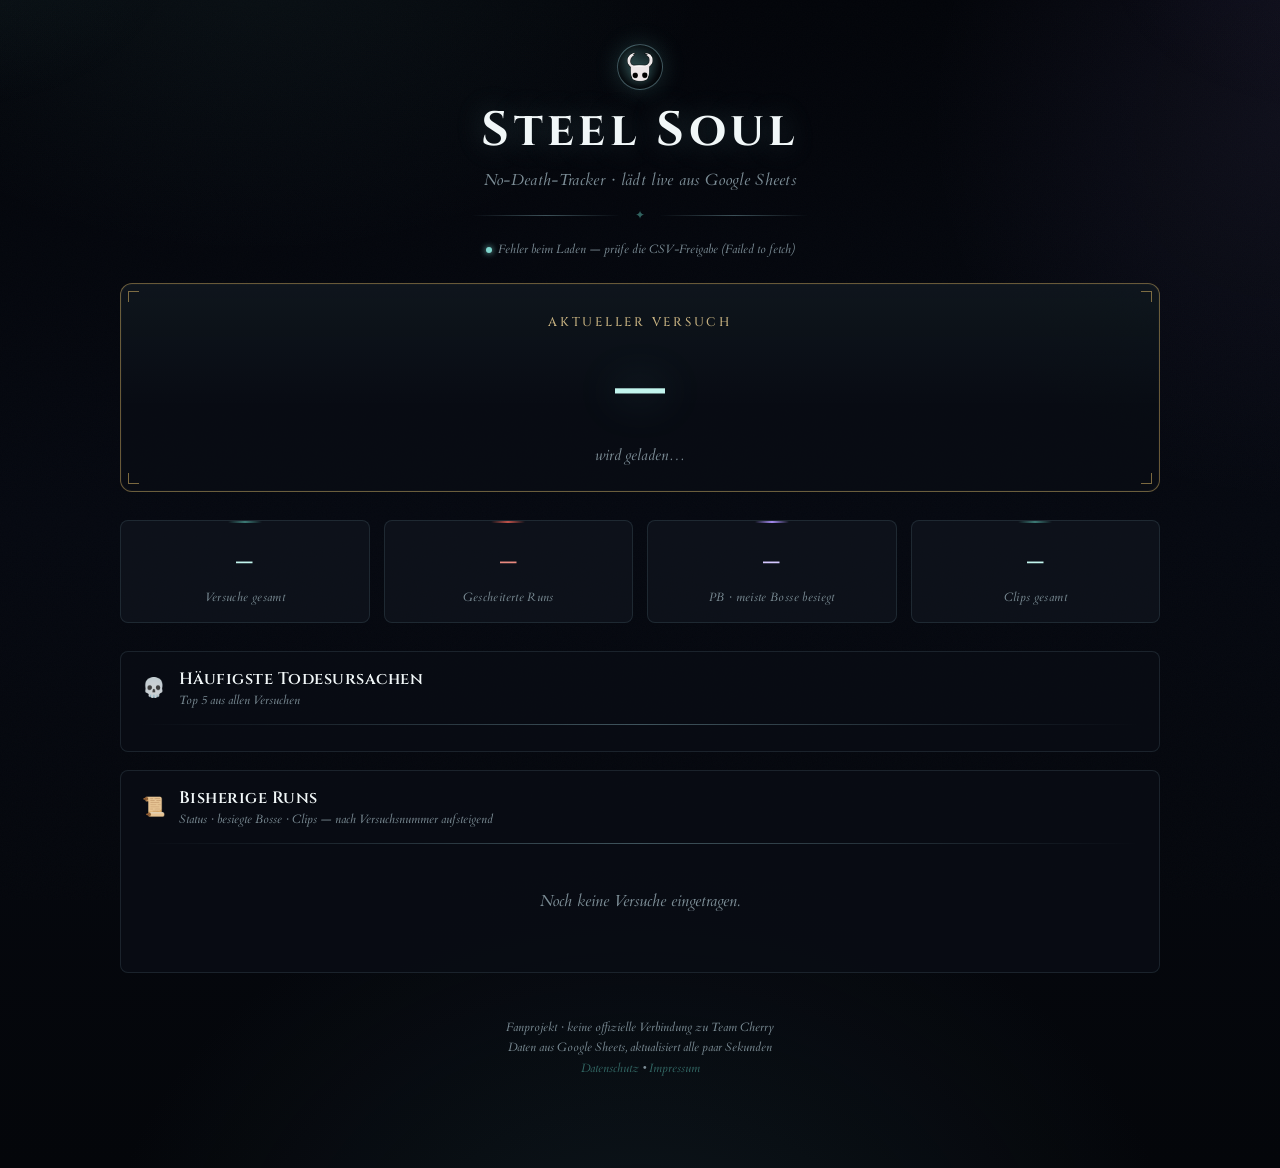
==== index.html @ 9419617b "Update index.html" ====
<!DOCTYPE html>
<html lang="de">
<head>
<meta charset="UTF-8">
<meta name="viewport" content="width=device-width, initial-scale=1.0">
<title>Steel Soul Tracker – Hollow Knight</title>
<link rel="stylesheet" href="style.css">
<script src="vendor/papaparse.min.js"></script>
</head>
<body>
<div class="page-wrapper">

  <header class="site-header">
    <div class="emblem"><img src="emblem.png" alt=""></div>
    <h1>Steel Soul</h1>
    <p class="subtitle">No-Death-Tracker &middot; lädt live aus Google Sheets</p>
    <div class="header-ornament"><span>✦</span></div>
  </header>

  <div class="refresh-note"><span class="dot"></span><span id="refresh-status">wird geladen…</span></div>

  <div class="hero-plaque">
    <span class="corner-tl"></span><span class="corner-tr"></span><span class="corner-bl"></span><span class="corner-br"></span>
    <div class="hero-label">Aktueller Versuch</div>
    <div class="hero-number" id="hero-attempt">–</div>
    <div class="hero-sub" id="hero-sub">wird geladen…</div>
  </div>

  <div class="ss-grid">
    <div class="ss-stat"><div class="num" id="stat-total">–</div><div class="lbl">Versuche gesamt</div></div>
    <div class="ss-stat fail"><div class="num" id="stat-failed">–</div><div class="lbl">Gescheiterte Runs</div></div>
    <div class="ss-stat pb"><div class="num" id="stat-pb">–</div><div class="lbl">PB &middot; meiste Bosse besiegt</div></div>
    <div class="ss-stat"><div class="num" id="stat-clips">–</div><div class="lbl">Clips gesamt</div></div>
  </div>

  <div class="section">
    <div class="section-head"><span class="icon">💀</span>
      <div class="titles"><h2>Häufigste Todesursachen</h2><div class="sub">Top 5 aus allen Versuchen</div></div>
    </div>
    <div class="section-divider"></div>
    <div class="section-body">
      <div class="ss-causes" id="causes-list"></div>
    </div>
  </div>

  <div class="section" style="margin-top:16px;">
    <div class="section-head"><span class="icon">📜</span>
      <div class="titles"><h2>Bisherige Runs</h2><div class="sub">Status &middot; besiegte Bosse &middot; Clips — nach Versuchsnummer aufsteigend</div></div>
    </div>
    <div class="section-divider"></div>
    <div class="section-body">
      <div id="table-wrap"><div class="empty-state">Noch keine Versuche eingetragen.</div></div>
    </div>
  </div>

  <footer class="site-footer">
    Fanprojekt · keine offizielle Verbindung zu Team Cherry<br>
    Daten aus Google Sheets, aktualisiert alle paar Sekunden<br>
    <a href="#" class="footer-privacy-link" onclick="document.getElementById('privacy-modal').style.display='flex'; return false;">Datenschutz</a>
    &bull;
    <a href="#" class="footer-privacy-link" onclick="document.getElementById('impressum-modal').style.display='flex'; return false;">Impressum</a>
  </footer>

  <!-- ── IMPRESSUM MODAL ── -->
  <div id="impressum-modal" style="display:none;" class="privacy-modal-backdrop" onclick="if(event.target===this)this.style.display='none'">
    <div class="privacy-modal-box" role="dialog" aria-modal="true" aria-label="Impressum">
      <button class="privacy-modal-close" onclick="document.getElementById('impressum-modal').style.display='none'">✕</button>
      <div class="privacy-modal-content">
        <h2>Impressum</h2>
        <h3>Angaben gemäß § 5 DDG / § 18 Abs. 1 MStV</h3>
        <p>
          ynnk99<br>
          (Privatperson, nicht-kommerzielles Fan-Projekt)
        </p>
        <h3>Kontakt</h3>
        <p>
          E-Mail: <a href="mailto:yalolp@gmail.de">yalolp@gmail.de</a>
        </p>
        <h3>Hinweis</h3>
        <p>
          Diese Website ist ein privates, nicht-kommerzielles Fan-Projekt. Es besteht keine Verbindung zu Team Cherry.
        </p>
        <div class="privacy-modal-footer">
          <span class="privacy-modal-date">Stand: September 2026</span>
        </div>
      </div>
    </div>
  </div>

  <!-- ── DATENSCHUTZERKLÄRUNG MODAL ── -->
  <div id="privacy-modal" style="display:none;" class="privacy-modal-backdrop" onclick="if(event.target===this)this.style.display='none'">
    <div class="privacy-modal-box" role="dialog" aria-modal="true" aria-label="Datenschutzerklärung">
      <button class="privacy-modal-close" onclick="document.getElementById('privacy-modal').style.display='none'">✕</button>
      <div class="privacy-modal-content">
        <h2>Datenschutzerklärung</h2>

        <h3>1. Verantwortliche Person</h3>
        <p>Diese Website ist ein privates, nicht-kommerzielles Fan-Projekt von ynnk99. Anfragen zum Datenschutz können per E-Mail an <a href="mailto:yalolp@gmail.de">yalolp@gmail.de</a> gestellt werden.</p>

        <h3>2. Was diese Seite ist</h3>
        <p>Der Steel Soul Tracker ist ein öffentlich zugängliches Dashboard, das den Fortschritt bei No-Death-Läufen in Hollow Knight anzeigt. Die Daten werden live aus einem öffentlich freigegebenen Google Spreadsheet geladen und regelmäßig aktualisiert. Es werden keine Nutzerdaten auf eigenen Servern gespeichert.</p>

        <h3>3. Keine Cookies, kein Tracking</h3>
        <p>Diese Seite setzt keine Cookies und verwendet keinen Analyse- oder Tracking-Dienst. Es gibt kein Login und keine Registrierung. Aus diesem Grund ist kein Cookie-Banner erforderlich.</p>

        <h3>4. Google Sheets (Datenabruf)</h3>
        <p>Beim Aufruf dieser Seite wird automatisch eine Anfrage an ein öffentlich freigegebenes Google Spreadsheet gestellt, um die aktuellen Versuchsdaten zu laden – das ist die Kernfunktion der Seite. Dabei wird deine IP-Adresse im Rahmen der normalen HTTP-Kommunikation an Google LLC (USA) übertragen. Es werden keine weiteren personenbezogenen Daten aus diesem Abruf gespeichert oder verarbeitet.<br>
        <strong>Rechtsgrundlage:</strong> Art. 6 Abs. 1 lit. f DSGVO (berechtigtes Interesse an der technisch notwendigen Bereitstellung der Kernfunktion dieser Seite).</p>
        <p>Weitere Informationen: <a href="https://policies.google.com/privacy" target="_blank" rel="noopener noreferrer">Google Datenschutzerklärung</a></p>

        <h3>5. Schriftarten &amp; Skripte</h3>
        <p>Alle auf dieser Seite verwendeten Schriftarten (Cinzel, Cardo) sowie die Bibliothek zum Einlesen der Tabellendaten (PapaParse) werden lokal von dieser Seite selbst ausgeliefert. Es findet keine Verbindung zu Google Fonts, cdnjs oder anderen Drittanbieter-CDNs statt.</p>

        <h3>6. Lokale Speicherung</h3>
        <p>Diese Seite nutzt weder <code>localStorage</code> noch Cookies. Es werden keinerlei Daten im Browser gespeichert.</p>

        <h3>7. Hosting</h3>
        <p>Diese Seite wird über GitHub Pages (GitHub, Inc., USA) gehostet. GitHub kann dabei technische Zugriffsdaten (IP-Adresse, Zeitpunkt) protokollieren. Weitere Informationen: <a href="https://docs.github.com/en/site-policy/privacy-policies/github-general-privacy-statement" target="_blank" rel="noopener noreferrer">GitHub Datenschutzerklärung</a>.</p>

        <h3>8. Deine Rechte</h3>
        <p>Du hast das Recht auf Auskunft, Berichtigung, Löschung und Einschränkung der Verarbeitung deiner Daten sowie das Recht auf Datenübertragbarkeit. Beschwerden kannst du bei der zuständigen Datenschutzbehörde einreichen (in Deutschland: der jeweilige Landesbeauftragte für Datenschutz).</p>

        <div class="privacy-modal-footer">
          <span class="privacy-modal-date">Stand: September 2026</span>
        </div>
      </div>
    </div>
  </div>
</div>

<script src="steelsoul-config.js"></script>
<script src="steelsoul-data.js"></script>
<script>
  function fmtCause(c){ return c || '—'; }
  function isUrl(str){ return /^https?:\/\//i.test(str || ''); }

  function clipBadges(clips){
    if(!clips || !clips.length) return '–';
    return '<div class="clip-badges">' + clips.map(c => {
      const label = c.category || 'Clip';
      if(c.link && isUrl(c.link)){
        return `<a class="clip-link" href="${c.link}" target="_blank" rel="noopener">🎬 ${label}</a>`;
      }
      return `<span class="clip-tag">🎬 ${label}</span>`;
    }).join('') + '</div>';
  }

  function bossList(bosses){
    if(!bosses || !bosses.length) return '–';
    return `<div class="boss-list">${bosses.join(', ')}</div>`;
  }

  function statusBadge(r){
    if(r.running) return '<span class="badge badge-running">⏳ Läuft gerade</span>';
    if(r.success) return '<span class="badge badge-success">✓ Geschafft</span>';
    if(r.failed) return '<span class="badge badge-fail">✕ ' + fmtCause(r.deathCause) + '</span>';
    return '–';
  }

  function render(runs, stats){
    document.getElementById('hero-attempt').textContent = stats.currentAttempt != null ? '#' + stats.currentAttempt : '–';
    const heroSub = document.getElementById('hero-sub');
    heroSub.classList.remove('is-running','is-success','is-failed');
    if(stats.currentRun){
      if(stats.currentRun.running){ heroSub.textContent = 'läuft gerade ⏳'; heroSub.classList.add('is-running'); }
      else if(stats.currentRun.success){ heroSub.textContent = 'geschafft ✓'; heroSub.classList.add('is-success'); }
      else { heroSub.textContent = 'gescheitert an: ' + (stats.currentRun.deathCause || 'unbekannt'); heroSub.classList.add('is-failed'); }
    } else {
      heroSub.textContent = 'noch keine Versuche eingetragen';
    }

    document.getElementById('stat-total').textContent = stats.totalAttempts;
    document.getElementById('stat-failed').textContent = stats.failedCount;
    document.getElementById('stat-pb').textContent = stats.bestBossesKilled || '–';
    document.getElementById('stat-clips').textContent = stats.totalClips;

    const causesEl = document.getElementById('causes-list');
    if(!stats.topDeathCauses.length){
      causesEl.innerHTML = '<div class="empty-state">Noch keine Todesursachen erfasst.</div>';
    } else {
      const max = stats.topDeathCauses[0].count;
      causesEl.innerHTML = stats.topDeathCauses.map(c => `
        <div class="ss-cause-row">
          <span class="name">${fmtCause(c.cause)}</span>
          <div class="ss-cause-bar-track"><div class="ss-cause-bar-fill" style="width:${(c.count/max*100)}%"></div></div>
          <span class="ss-cause-count">${c.count}×</span>
        </div>
      `).join('');
    }

    const tableWrap = document.getElementById('table-wrap');
    if(!runs.length){
      tableWrap.innerHTML = '<div class="empty-state">Noch keine Versuche eingetragen.</div>';
    } else {
      const rows = runs.map(r => `
        <tr class="${r.success ? 'success' : ''} ${r.running ? 'running' : ''} ${r.failed ? 'failed' : ''}">
          <td>#${r.attempt}</td>
          <td>${statusBadge(r)}</td>
          <td>${r.bossesKilled}× ${bossList(r.bosses)}</td>
          <td>${clipBadges(r.clips)}</td>
        </tr>
      `).join('');
      tableWrap.innerHTML = `
        <table class="ss-table">
          <thead><tr><th>Versuch</th><th>Status</th><th>Besiegte Bosse</th><th>Clips</th></tr></thead>
          <tbody>${rows}</tbody>
        </table>
      `;
    }

    document.getElementById('refresh-status').textContent =
      'aktualisiert um ' + new Date().toLocaleTimeString('de-DE');
  }

  SteelSoul.startPolling(render, (err) => {
    document.getElementById('refresh-status').textContent = 'Fehler beim Laden — prüfe die CSV-Freigabe (' + err.message + ')';
  });
</script>
</body>
</html>
---- style.css ----
@font-face{
  font-family:'Cinzel'; font-style:normal; font-weight:500; font-display:swap;
  src:url('fonts/cinzel-latin-500-normal.woff2') format('woff2');
}
@font-face{
  font-family:'Cinzel'; font-style:normal; font-weight:600; font-display:swap;
  src:url('fonts/cinzel-latin-600-normal.woff2') format('woff2');
}
@font-face{
  font-family:'Cinzel'; font-style:normal; font-weight:700; font-display:swap;
  src:url('fonts/cinzel-latin-700-normal.woff2') format('woff2');
}
@font-face{
  font-family:'Cardo'; font-style:normal; font-weight:400; font-display:swap;
  src:url('fonts/cardo-latin-400-normal.woff2') format('woff2');
}
@font-face{
  font-family:'Cardo'; font-style:normal; font-weight:700; font-display:swap;
  src:url('fonts/cardo-latin-700-normal.woff2') format('woff2');
}
@font-face{
  font-family:'Cardo'; font-style:italic; font-weight:400; font-display:swap;
  src:url('fonts/cardo-latin-400-italic.woff2') format('woff2');
}

:root{
  --bg-deep:#04060a;
  --bg-mid:#080c13;
  --bg-panel:rgba(9,13,20,0.90);
  --bg-panel-inset:rgba(3,5,9,0.55);
  --bg-card:rgba(15,20,29,0.82);
  --bg-card-hover:rgba(20,27,38,0.92);
  --ink:#cdd9dd;
  --ink-bright:#f1f7f8;
  --ink-dim:#7c8d96;
  --border:rgba(140,185,195,0.14);
  --border-bright:rgba(140,185,195,0.42);
  --border-gold:rgba(199,167,94,0.5);
  --radius:8px;

  --accent:#7fd6ce;
  --accent-bright:#c3f5ee;
  --accent-dim:#3c7a75;
  --void:#a48af0;
  --void-bright:#d5c8ff;
  --gold:#c7a75e;
  --gold-bright:#e9cf94;
  --green:#5cae74;
  --green-bright:#8fe0a8;
  --red:#c0524a;
  --red-bright:#ea8a80;

  --shadow-accent:none;
}

*,*::before,*::after{box-sizing:border-box;margin:0;padding:0;}
html{background:var(--bg-deep);font-size:16px;}

body{
  min-height:100vh;
  color:var(--ink);
  font-family:'Cardo',Georgia,serif;
  position:relative;
  background:
    radial-gradient(ellipse 60% 45% at 20% -5%, rgba(127,214,206,0.06) 0%, transparent 60%),
    radial-gradient(ellipse 50% 60% at 100% 10%, rgba(164,138,240,0.07) 0%, transparent 55%),
    radial-gradient(ellipse 70% 60% at 50% 110%, rgba(30,50,60,0.35) 0%, transparent 60%),
    linear-gradient(180deg, #03050a 0%, #060911 45%, #04060a 100%);
}

/* faint grain */
body::before{
  content:"";
  position:fixed; inset:0; pointer-events:none; z-index:0; opacity:0.35;
  background-image:url("data:image/svg+xml,%3Csvg xmlns='http://www.w3.org/2000/svg' width='300' height='300'%3E%3Cfilter id='n'%3E%3CfeTurbulence type='fractalNoise' baseFrequency='0.8' numOctaves='3' stitchTiles='stitch'/%3E%3C/filter%3E%3Crect width='300' height='300' filter='url(%23n)' opacity='0.05'/%3E%3C/svg%3E");
}

/* faint moth-wing watermark, top corners */
body::after{
  content:"";
  position:fixed; inset:0; pointer-events:none; z-index:0;
  background-image:
    radial-gradient(ellipse 340px 220px at -60px -40px, rgba(127,214,206,0.05), transparent 70%),
    radial-gradient(ellipse 340px 220px at calc(100% + 60px) -40px, rgba(164,138,240,0.05), transparent 70%);
}

.page-wrapper{position:relative;z-index:1;max-width:1080px;margin:0 auto;padding:34px 20px 90px;}

/* ── Header ── */
.site-header{text-align:center;padding:10px 0 28px;position:relative;}
.site-header .emblem{
  width:46px;height:46px;margin:0 auto 8px;border-radius:50%;
  display:flex;align-items:center;justify-content:center;font-size:20px;
  background:radial-gradient(circle at 35% 30%, rgba(127,214,206,0.18), rgba(6,9,14,0.9) 70%);
  border:1px solid var(--border-bright);
  box-shadow:0 0 24px rgba(127,214,206,0.18), inset 0 0 10px rgba(0,0,0,0.6);
}
.site-header .emblem img{
  width:66%; height:66%; object-fit:contain;
  filter:drop-shadow(0 0 6px rgba(127,214,206,0.35));
}
.site-header h1{
  font-family:'Cinzel',serif; font-weight:700; letter-spacing:0.09em;
  font-size:clamp(30px,5.5vw,48px); color:var(--ink-bright);
  text-shadow:0 0 30px rgba(140,200,200,0.28);
}
.site-header .subtitle{
  font-style:italic; color:var(--ink-dim); font-size:15.5px; margin-top:7px; letter-spacing:0.02em;
}
.header-ornament{margin-top:16px;display:flex;align-items:center;justify-content:center;gap:14px;color:var(--accent-dim);}
.header-ornament::before,.header-ornament::after{content:"";flex:1;max-width:150px;height:1px;background:linear-gradient(90deg,transparent,var(--border-bright),transparent);}
.header-ornament span{font-size:12px; opacity:0.8;}
.nav-link{
  position:absolute; top:6px; left:0; font-family:'Cinzel',serif; font-size:12px; letter-spacing:0.08em;
  color:var(--ink-dim); text-decoration:none; border:1px solid var(--border); border-radius:var(--radius);
  padding:7px 12px; transition:all .15s;
}
.nav-link:hover{color:var(--accent-bright); border-color:var(--border-bright);}

/* ── Refresh indicator ── */
.refresh-note{text-align:center; font-size:12px; color:var(--ink-dim); font-style:italic; margin:-10px 0 26px;}
.refresh-note .dot{display:inline-block; width:6px; height:6px; border-radius:50%; background:var(--accent); margin-right:6px; box-shadow:0 0 6px var(--accent); animation:pulse 2s infinite;}
@keyframes pulse{0%,100%{opacity:1;}50%{opacity:0.25;}}

/* ── Hero plaque ── */
.hero-plaque{
  position:relative; text-align:center; margin:4px 0 28px; padding:30px 24px 26px;
  background:
    linear-gradient(180deg, rgba(127,214,206,0.05), transparent 60%),
    var(--bg-panel);
  border:1px solid var(--border-gold);
  border-radius:12px;
  box-shadow:inset 0 0 0 1px rgba(255,255,255,0.02);
}
.hero-plaque .corner-tl,.hero-plaque .corner-tr,.hero-plaque .corner-bl,.hero-plaque .corner-br{
  content:""; position:absolute; width:11px; height:11px; border:1px solid var(--gold); opacity:0.6;
}
.hero-plaque .corner-tl{top:7px; left:7px; border-right:none; border-bottom:none;}
.hero-plaque .corner-tr{top:7px; right:7px; border-left:none; border-bottom:none;}
.hero-plaque .corner-bl{bottom:7px; left:7px; border-right:none; border-top:none;}
.hero-plaque .corner-br{bottom:7px; right:7px; border-left:none; border-top:none;}

.hero-label{font-family:'Cinzel',serif; font-size:12.5px; letter-spacing:0.22em; text-transform:uppercase; color:var(--gold-bright); opacity:0.85;}
.hero-number{
  font-family:'Cinzel',serif; font-weight:700; font-size:clamp(58px,12vw,100px); line-height:1.05;
  color:var(--accent-bright); text-shadow:0 0 44px rgba(127,214,206,0.4); margin:6px 0 4px;
}
.hero-sub{font-size:14.5px; color:var(--ink-dim); font-style:italic;}
.hero-sub.is-running{color:var(--accent-bright);}
.hero-sub.is-success{color:var(--green-bright);}
.hero-sub.is-failed{color:var(--red-bright);}

/* ── Stat tablets ── */
.ss-grid{display:grid; grid-template-columns:repeat(auto-fit,minmax(180px,1fr)); gap:14px; margin-bottom:28px;}
.ss-stat{
  position:relative; background:var(--bg-card); border:1px solid var(--border); border-radius:var(--radius);
  padding:19px 18px 17px; text-align:center; box-shadow:var(--shadow-accent); overflow:hidden;
  transition:border-color .15s, transform .15s;
}
.ss-stat::before{
  content:""; position:absolute; top:0; left:50%; transform:translateX(-50%); width:34px; height:2px;
  background:linear-gradient(90deg,transparent,var(--accent-dim),transparent);
}
.ss-stat:hover{border-color:var(--border-bright); transform:translateY(-1px);}
.ss-stat .num{font-family:'Cinzel',serif; font-size:33px; color:var(--accent-bright); font-weight:700;}
.ss-stat .lbl{font-size:12px; color:var(--ink-dim); font-style:italic; margin-top:5px; letter-spacing:0.03em;}
.ss-stat.pb .num{color:var(--void-bright);}
.ss-stat.pb::before{background:linear-gradient(90deg,transparent,var(--void),transparent);}
.ss-stat.fail .num{color:var(--red-bright);}
.ss-stat.fail::before{background:linear-gradient(90deg,transparent,var(--red),transparent);}

/* ── Sections ── */
.section{
  margin-bottom:18px; background:var(--bg-panel); border:1px solid var(--border); border-radius:var(--radius);
  overflow:hidden; box-shadow:var(--shadow-accent);
}
.section-head{display:flex; align-items:center; gap:12px; padding:16px 20px;}
.section-head .icon{font-size:19px; width:26px; text-align:center; opacity:0.9;}
.section-head .titles{flex:1;}
.section-head h2{font-family:'Cinzel',serif; font-size:16.5px; color:var(--ink-bright); font-weight:600; letter-spacing:0.03em;}
.section-head .sub{font-size:12px; color:var(--ink-dim); font-style:italic; margin-top:2px;}
.section-divider{height:1px; background:linear-gradient(90deg,transparent,var(--border-bright),transparent); margin:0 20px;}
.section-body{padding:6px 20px 20px;}

/* ── Death-cause bars ── */
.ss-causes{display:flex; flex-direction:column; gap:8px;}
.ss-cause-row{display:flex; align-items:center; gap:12px; font-size:13.5px;}
.ss-cause-row .name{width:150px; flex-shrink:0; color:var(--ink);}
.ss-cause-bar-track{flex:1; height:8px; background:var(--bg-panel-inset); border:1px solid var(--border); border-radius:5px; overflow:hidden;}
.ss-cause-bar-fill{height:100%; background:linear-gradient(90deg,var(--red),var(--red-bright)); box-shadow:0 0 8px rgba(192,82,74,0.4);}
.ss-cause-count{width:28px; text-align:right; color:var(--ink-dim); font-family:'Cinzel',serif; font-size:12px;}

/* ── Table ── */
table.ss-table{width:100%; border-collapse:collapse; font-size:13.5px;}
table.ss-table th{
  font-family:'Cinzel',serif; font-size:10.5px; letter-spacing:0.06em; text-transform:uppercase;
  color:var(--gold-bright); opacity:0.85; text-align:left; padding:9px 12px; border-bottom:1px solid var(--border-gold);
}
table.ss-table td{padding:11px 12px; border-bottom:1px solid var(--border); vertical-align:top;}
table.ss-table tr:nth-child(even) td{background:rgba(255,255,255,0.012);}
table.ss-table tr:hover td{background:rgba(127,214,206,0.03);}
table.ss-table tr.success td{background:rgba(92,174,116,0.05);}
table.ss-table tr.success td:first-child{border-left:2px solid var(--green-bright);}
table.ss-table tr.running td{background:rgba(127,214,206,0.08);}
table.ss-table tr.running td:first-child{border-left:2px solid var(--accent);}
table.ss-table tr.failed td:first-child{border-left:2px solid var(--red);}
table.ss-table td:first-child{font-family:'Cinzel',serif; color:var(--ink-bright);}

.badge{
  display:inline-flex; align-items:center; gap:5px; font-family:'Cinzel',serif; font-size:11px;
  letter-spacing:0.03em; padding:3px 10px; border-radius:20px; border:1px solid transparent;
}
.badge-success{color:var(--green-bright); background:rgba(92,174,116,0.1); border-color:rgba(92,174,116,0.35);}
.badge-fail{color:var(--red-bright); background:rgba(192,82,74,0.1); border-color:rgba(192,82,74,0.35);}
.badge-running{color:var(--accent-bright); background:rgba(127,214,206,0.1); border-color:rgba(127,214,206,0.35);}

.boss-list{font-size:12.5px; color:var(--ink-dim); line-height:1.5; margin-top:2px;}

.clip-badges{display:flex; flex-direction:column; gap:5px;}
.clip-link{
  color:var(--accent); text-decoration:none; font-size:12px; display:inline-flex; align-items:center; gap:6px;
  border:1px solid var(--border); border-radius:20px; padding:3px 11px; width:fit-content; transition:all .12s;
  background:rgba(127,214,206,0.03);
}
.clip-link:hover{color:var(--accent-bright); border-color:var(--border-bright); background:rgba(127,214,206,0.08); box-shadow:0 0 10px rgba(127,214,206,0.15);}
.clip-tag{
  color:var(--ink-dim); font-size:12px; display:inline-flex; align-items:center; gap:6px;
  border:1px dashed var(--border); border-radius:20px; padding:3px 11px; width:fit-content; font-style:italic;
}

.empty-state{text-align:center; padding:40px 20px; color:var(--ink-dim); font-style:italic;}

footer.site-footer{
  text-align:center; margin-top:44px; font-size:12px; color:var(--ink-dim); font-style:italic; line-height:1.7;
}
footer.site-footer a{color:var(--accent-dim);}

.footer-privacy-link{
  color:var(--ink-dim); opacity:0.85; text-decoration:none; transition:color .15s;
}
.footer-privacy-link:hover{color:var(--accent-bright); text-decoration:underline;}

/* ── Datenschutz / Impressum Modal ── */
.privacy-modal-backdrop{
  position:fixed; inset:0; z-index:9999; background:rgba(2,3,5,0.8);
  display:flex; align-items:center; justify-content:center; padding:20px;
}
.privacy-modal-box{
  position:relative; background:linear-gradient(180deg, #0e141d 0%, #05070a 100%);
  border:1px solid var(--border-gold); border-radius:10px;
  max-width:680px; width:100%; max-height:85vh; overflow-y:auto;
  box-shadow:0 12px 60px rgba(0,0,0,0.7);
}
.privacy-modal-close{
  position:sticky; top:0; float:right; margin:14px 16px 0 0;
  background:transparent; border:1px solid var(--border); color:var(--ink-dim);
  font-size:14px; width:28px; height:28px; border-radius:5px; cursor:pointer; z-index:1;
  transition:color .15s, border-color .15s;
}
.privacy-modal-close:hover{color:var(--accent-bright); border-color:var(--border-bright);}
.privacy-modal-content{
  padding:30px 32px 26px; color:var(--ink); font-family:'Cardo',Georgia,serif;
  font-size:14.5px; line-height:1.75;
}
.privacy-modal-content h2{
  font-family:'Cinzel',serif; font-size:19px; font-weight:600; color:var(--gold-bright);
  letter-spacing:0.06em; margin:0 0 20px; padding-bottom:10px; border-bottom:1px solid var(--border);
}
.privacy-modal-content h3{
  font-family:'Cinzel',serif; font-size:11.5px; font-weight:600; color:var(--accent-bright);
  letter-spacing:0.09em; text-transform:uppercase; margin:22px 0 6px;
}
.privacy-modal-content p{margin:0 0 10px;}
.privacy-modal-content a{color:var(--accent);}
.privacy-modal-content a:hover{color:var(--accent-bright);}
.privacy-modal-content code{
  font-size:12px; background:rgba(127,214,206,0.08); border:1px solid var(--border);
  border-radius:4px; padding:1px 6px; color:var(--accent-bright);
}
.privacy-modal-footer{
  display:flex; align-items:center; justify-content:flex-end;
  margin-top:24px; padding-top:16px; border-top:1px solid var(--border);
}
.privacy-modal-date{font-size:12px; color:var(--ink-dim);}

@media(max-width:520px){
  .hero-number{font-size:52px;}
  table.ss-table{font-size:12.5px;}
}
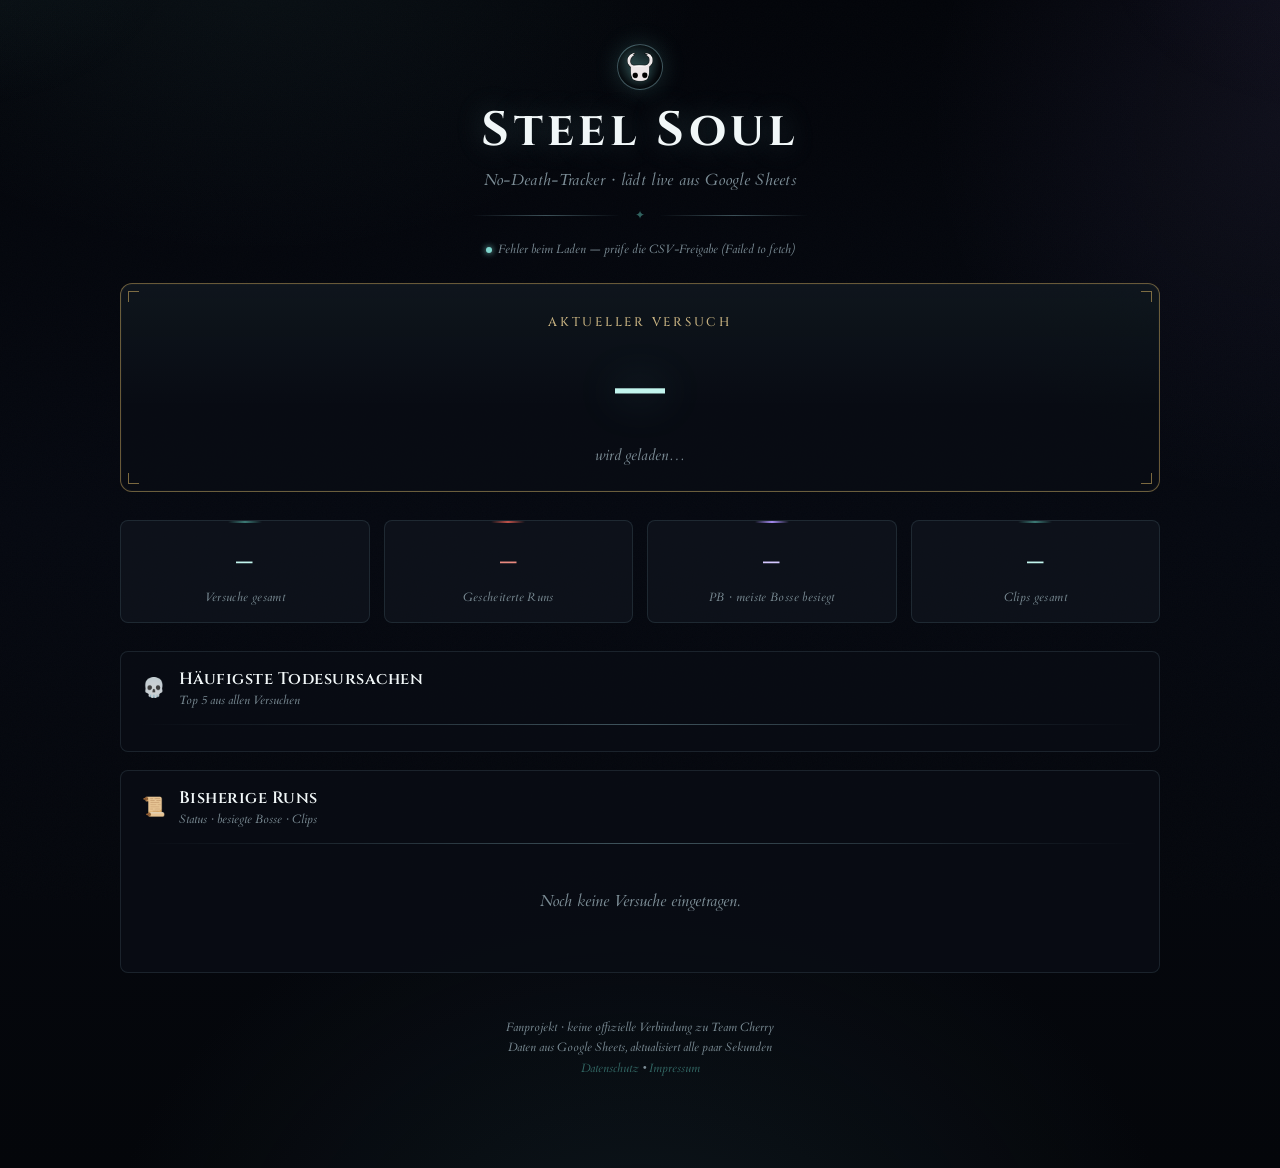
==== commit dc0c1c02: "Update index.html" ====
--- a/index.html
+++ b/index.html
@@ -30,7 +30,7 @@
     <div class="ss-stat"><div class="num" id="stat-total">–</div><div class="lbl">Versuche gesamt</div></div>
     <div class="ss-stat fail"><div class="num" id="stat-failed">–</div><div class="lbl">Gescheiterte Runs</div></div>
     <div class="ss-stat pb"><div class="num" id="stat-pb">–</div><div class="lbl">PB &middot; meiste Bosse besiegt</div></div>
-    <div class="ss-stat"><div class="num" id="stat-clips">–</div><div class="lbl">Clips gesamt</div></div>
+    <div class="ss-stat clickable" id="stat-clips-box" onclick="document.getElementById('clips-modal').style.display='flex'"><div class="num" id="stat-clips">–</div><div class="lbl">Clips gesamt</div></div>
   </div>
 
   <div class="section">
@@ -45,7 +45,7 @@
 
   <div class="section" style="margin-top:16px;">
     <div class="section-head"><span class="icon">📜</span>
-      <div class="titles"><h2>Bisherige Runs</h2><div class="sub">Status &middot; besiegte Bosse &middot; Clips — nach Versuchsnummer aufsteigend</div></div>
+      <div class="titles"><h2>Bisherige Runs</h2><div class="sub">Status &middot; besiegte Bosse &middot; Clips</div></div>
     </div>
     <div class="section-divider"></div>
     <div class="section-body">
@@ -87,6 +87,19 @@
     </div>
   </div>
 
+  <!-- ── CLIPS MODAL ── -->
+  <div id="clips-modal" style="display:none;" class="privacy-modal-backdrop" onclick="if(event.target===this)this.style.display='none'">
+    <div class="privacy-modal-box" role="dialog" aria-modal="true" aria-label="Alle Clips">
+      <button class="privacy-modal-close" onclick="document.getElementById('clips-modal').style.display='none'">✕</button>
+      <div class="privacy-modal-content">
+        <h2>Alle Clips</h2>
+        <div id="clips-modal-body">
+          <div class="empty-state">Noch keine Clips vorhanden.</div>
+        </div>
+      </div>
+    </div>
+  </div>
+
   <!-- ── DATENSCHUTZERKLÄRUNG MODAL ── -->
   <div id="privacy-modal" style="display:none;" class="privacy-modal-backdrop" onclick="if(event.target===this)this.style.display='none'">
     <div class="privacy-modal-box" role="dialog" aria-modal="true" aria-label="Datenschutzerklärung">
@@ -143,6 +156,21 @@
       }
       return `<span class="clip-tag">🎬 ${label}</span>`;
     }).join('') + '</div>';
+  }
+
+  function renderClipsModal(runs){
+    const body = document.getElementById('clips-modal-body');
+    const runsWithClips = runs.filter(r => r.clips && r.clips.length);
+    if(!runsWithClips.length){
+      body.innerHTML = '<div class="empty-state">Noch keine Clips vorhanden.</div>';
+      return;
+    }
+    body.innerHTML = runsWithClips.map(r => `
+      <div class="clips-run-group">
+        <div class="clips-run-heading">Versuch #${r.attempt}</div>
+        ${clipBadges(r.clips)}
+      </div>
+    `).join('');
   }
 
   function bossList(bosses){
@@ -208,6 +236,8 @@
       `;
     }
 
+    renderClipsModal(runs);
+
     document.getElementById('refresh-status').textContent =
       'aktualisiert um ' + new Date().toLocaleTimeString('de-DE');
   }
--- a/style.css
+++ b/style.css
@@ -168,6 +168,8 @@
 .ss-stat.pb::before{background:linear-gradient(90deg,transparent,var(--void),transparent);}
 .ss-stat.fail .num{color:var(--red-bright);}
 .ss-stat.fail::before{background:linear-gradient(90deg,transparent,var(--red),transparent);}
+.ss-stat.clickable{cursor:pointer;}
+.ss-stat.clickable:hover{border-color:var(--accent-dim); box-shadow:var(--shadow-accent), 0 0 14px rgba(127,214,206,0.12);}
 
 /* ── Sections ── */
 .section{
@@ -283,6 +285,15 @@
 }
 .privacy-modal-date{font-size:12px; color:var(--ink-dim);}
 
+/* ── Clips Modal ── */
+.clips-run-group{margin-bottom:20px;}
+.clips-run-group:last-child{margin-bottom:0;}
+.clips-run-heading{
+  font-family:'Cinzel',serif; font-size:13px; color:var(--gold-bright); letter-spacing:0.05em;
+  margin-bottom:9px; padding-bottom:7px; border-bottom:1px solid var(--border);
+}
+#clips-modal-body .clip-badges{flex-direction:row; flex-wrap:wrap;}
+
 @media(max-width:520px){
   .hero-number{font-size:52px;}
   table.ss-table{font-size:12.5px;}
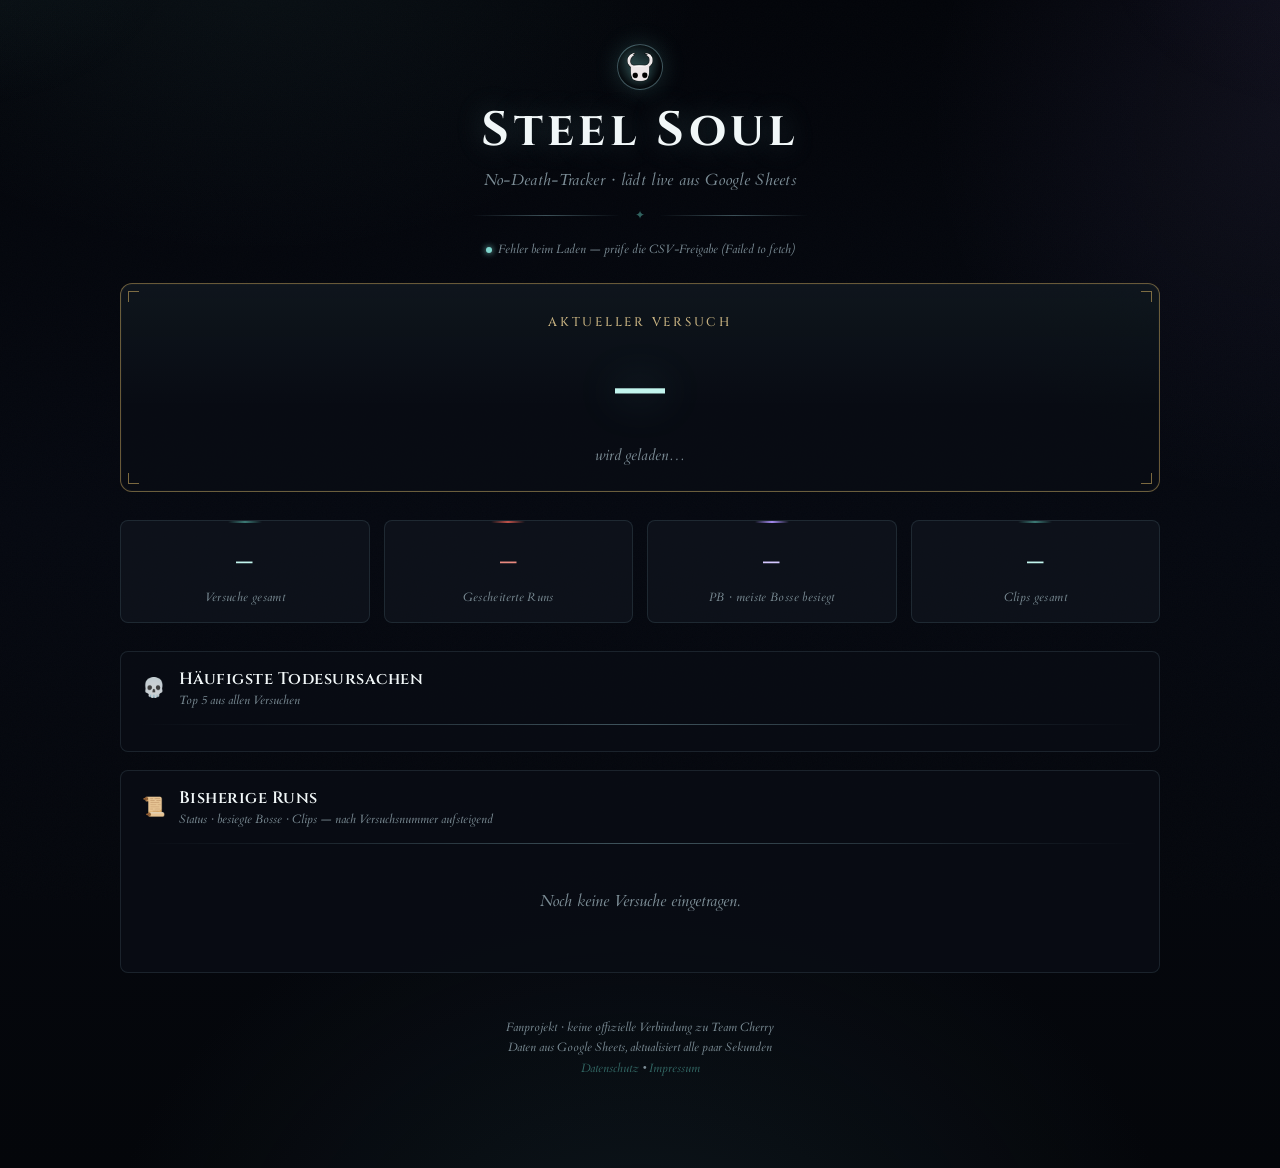
==== commit c995032b: "Add files via upload" ====
--- a/index.html
+++ b/index.html
@@ -8,6 +8,7 @@
 <script src="vendor/papaparse.min.js"></script>
 </head>
 <body>
+<div class="emote-bg" id="emote-bg" aria-hidden="true"></div>
 <div class="page-wrapper">
 
   <header class="site-header">
@@ -45,7 +46,7 @@
 
   <div class="section" style="margin-top:16px;">
     <div class="section-head"><span class="icon">📜</span>
-      <div class="titles"><h2>Bisherige Runs</h2><div class="sub">Status &middot; besiegte Bosse &middot; Clips</div></div>
+      <div class="titles"><h2>Bisherige Runs</h2><div class="sub">Status &middot; besiegte Bosse &middot; Clips — nach Versuchsnummer aufsteigend</div></div>
     </div>
     <div class="section-divider"></div>
     <div class="section-body">
@@ -143,6 +144,7 @@
 
 <script src="steelsoul-config.js"></script>
 <script src="steelsoul-data.js"></script>
+<script src="emote-bg.js"></script>
 <script>
   function fmtCause(c){ return c || '—'; }
   function isUrl(str){ return /^https?:\/\//i.test(str || ''); }
--- a/style.css
+++ b/style.css
@@ -86,6 +86,15 @@
 
 .page-wrapper{position:relative;z-index:1;max-width:1080px;margin:0 auto;padding:34px 20px 90px;}
 
+/* ── Fliegende Emotes (Hintergrund) ── */
+.emote-bg{
+  position:fixed; inset:0; z-index:0; overflow:hidden; pointer-events:none;
+}
+.emote-sprite{
+  position:absolute; top:0; left:0; height:auto; will-change:transform;
+  filter:drop-shadow(0 2px 6px rgba(0,0,0,0.5));
+}
+
 /* ── Header ── */
 .site-header{text-align:center;padding:10px 0 28px;position:relative;}
 .site-header .emblem{
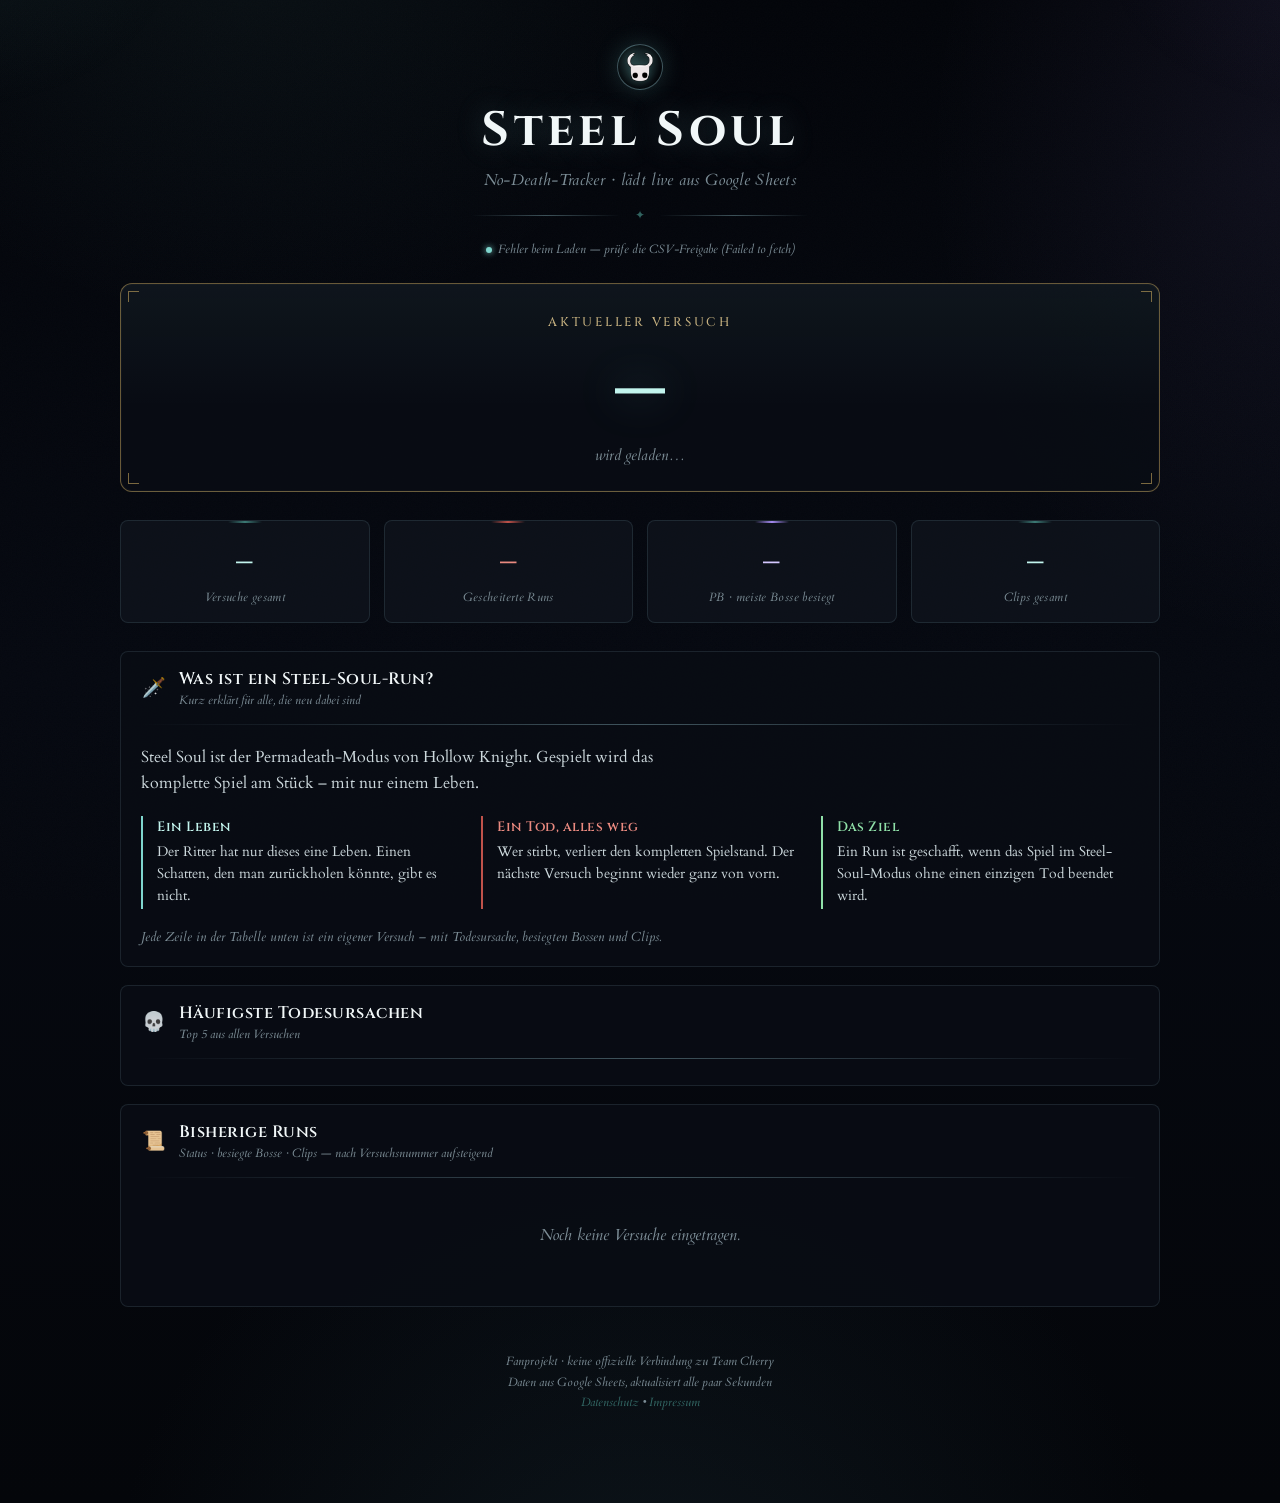
==== commit 4652c416: "Add files via upload" ====
--- a/index.html
+++ b/index.html
@@ -32,6 +32,31 @@
     <div class="ss-stat fail"><div class="num" id="stat-failed">–</div><div class="lbl">Gescheiterte Runs</div></div>
     <div class="ss-stat pb"><div class="num" id="stat-pb">–</div><div class="lbl">PB &middot; meiste Bosse besiegt</div></div>
     <div class="ss-stat clickable" id="stat-clips-box" onclick="document.getElementById('clips-modal').style.display='flex'"><div class="num" id="stat-clips">–</div><div class="lbl">Clips gesamt</div></div>
+  </div>
+
+  <div class="section">
+    <div class="section-head"><span class="icon">🗡️</span>
+      <div class="titles"><h2>Was ist ein Steel-Soul-Run?</h2><div class="sub">Kurz erklärt für alle, die neu dabei sind</div></div>
+    </div>
+    <div class="section-divider"></div>
+    <div class="section-body">
+      <p class="explainer-lead">Steel Soul ist der Permadeath-Modus von Hollow Knight. Gespielt wird das komplette Spiel am Stück – mit nur einem Leben.</p>
+      <div class="explainer-rules">
+        <div class="explainer-rule rule-life">
+          <h3>Ein Leben</h3>
+          <p>Der Ritter hat nur dieses eine Leben. Einen Schatten, den man zurückholen könnte, gibt es nicht.</p>
+        </div>
+        <div class="explainer-rule rule-death">
+          <h3>Ein Tod, alles weg</h3>
+          <p>Wer stirbt, verliert den kompletten Spielstand. Der nächste Versuch beginnt wieder ganz von vorn.</p>
+        </div>
+        <div class="explainer-rule rule-goal">
+          <h3>Das Ziel</h3>
+          <p>Ein Run ist geschafft, wenn das Spiel im Steel-Soul-Modus ohne einen einzigen Tod beendet wird.</p>
+        </div>
+      </div>
+      <p class="explainer-note">Jede Zeile in der Tabelle unten ist ein eigener Versuch – mit Todesursache, besiegten Bossen und Clips.</p>
+    </div>
   </div>
 
   <div class="section">
--- a/style.css
+++ b/style.css
@@ -193,6 +193,22 @@
 .section-divider{height:1px; background:linear-gradient(90deg,transparent,var(--border-bright),transparent); margin:0 20px;}
 .section-body{padding:6px 20px 20px;}
 
+/* ── Erklärung: Was ist ein Steel-Soul-Run? ── */
+.explainer-lead{font-size:15.5px; line-height:1.7; color:var(--ink); max-width:68ch; margin:14px 0 18px;}
+.explainer-rules{display:grid; grid-template-columns:repeat(auto-fit,minmax(210px,1fr)); gap:16px 22px;}
+/* linke Linie wie in der Tabelle: Türkis = läuft, Rot = gescheitert, Grün = geschafft */
+.explainer-rule{padding:2px 0 2px 14px; border-left:2px solid var(--accent);}
+.explainer-rule h3{
+  font-family:'Cinzel',serif; font-size:13.5px; font-weight:600; letter-spacing:0.04em;
+  color:var(--accent-bright); margin-bottom:5px;
+}
+.explainer-rule p{font-size:13.5px; line-height:1.65; color:var(--ink);}
+.explainer-rule.rule-death{border-left-color:var(--red);}
+.explainer-rule.rule-death h3{color:var(--red-bright);}
+.explainer-rule.rule-goal{border-left-color:var(--green-bright);}
+.explainer-rule.rule-goal h3{color:var(--green-bright);}
+.explainer-note{margin-top:20px; font-size:12.5px; font-style:italic; color:var(--ink-dim);}
+
 /* ── Death-cause bars ── */
 .ss-causes{display:flex; flex-direction:column; gap:8px;}
 .ss-cause-row{display:flex; align-items:center; gap:12px; font-size:13.5px;}
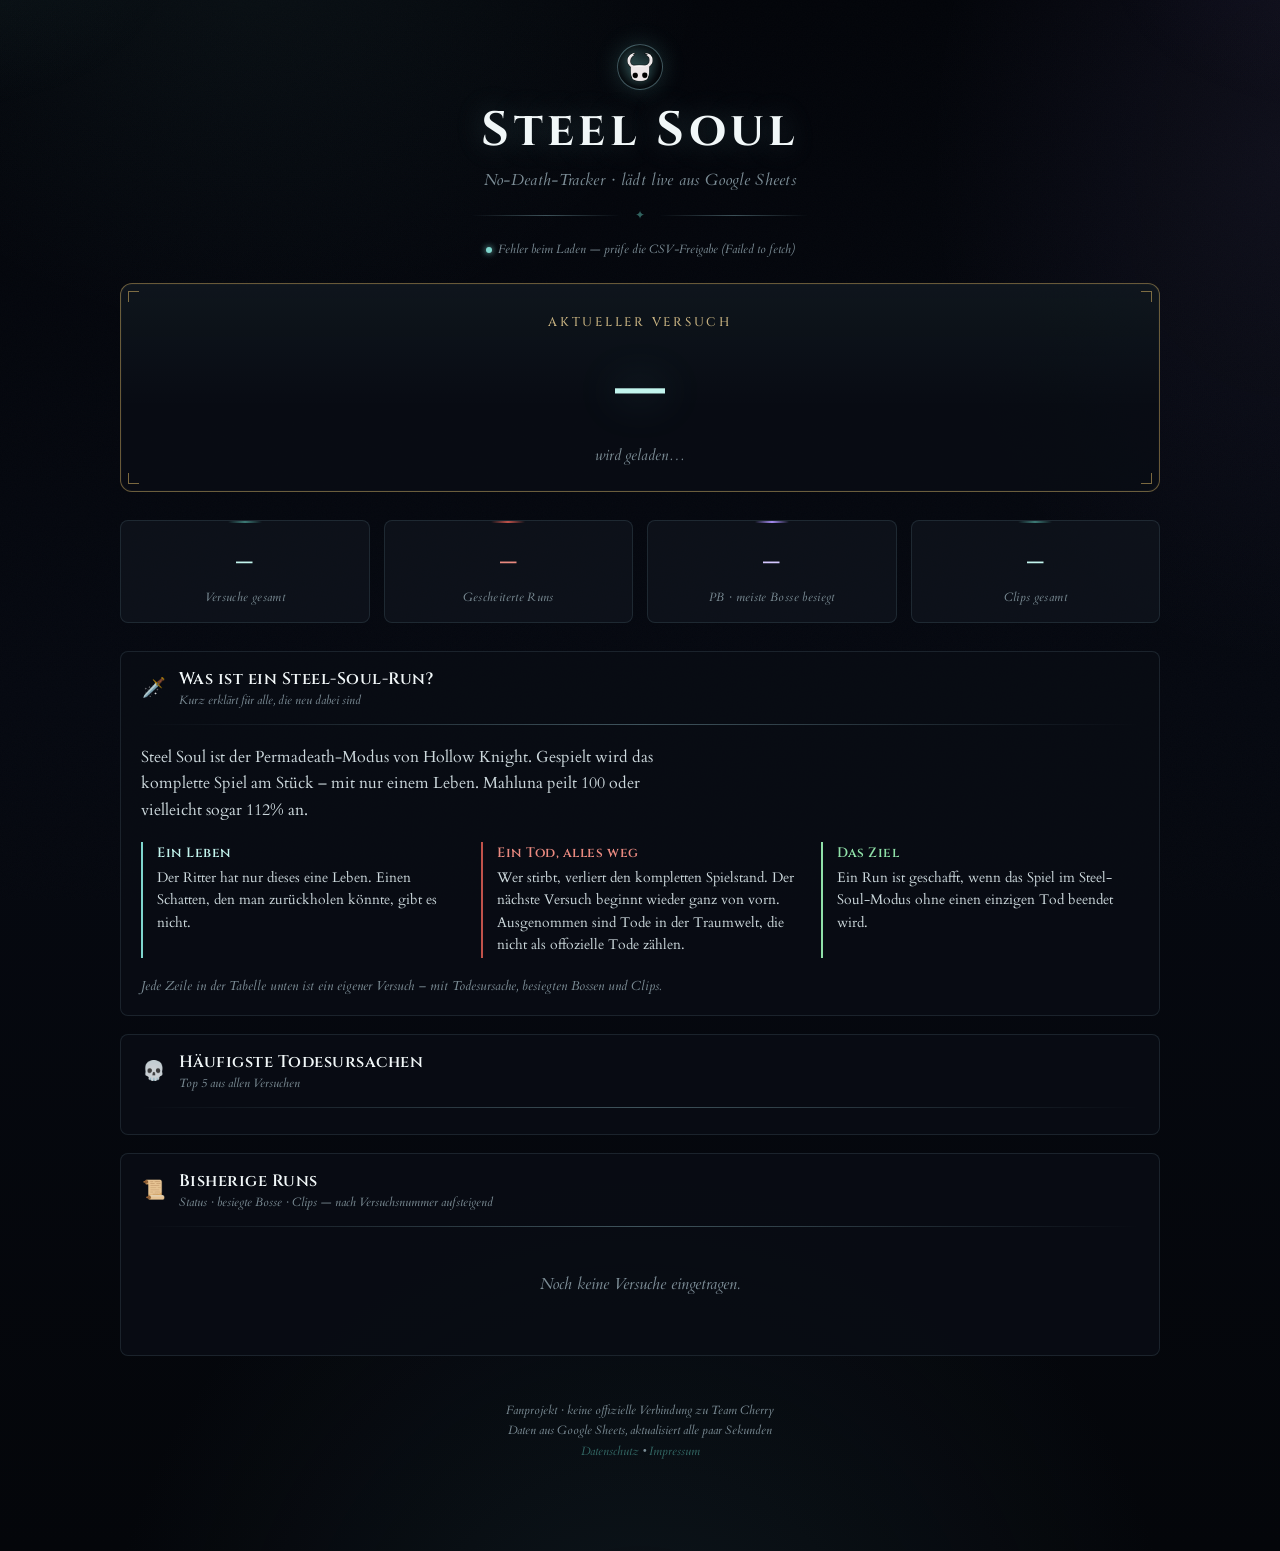
==== commit 250afa78: "Update index.html" ====
--- a/index.html
+++ b/index.html
@@ -40,7 +40,7 @@
     </div>
     <div class="section-divider"></div>
     <div class="section-body">
-      <p class="explainer-lead">Steel Soul ist der Permadeath-Modus von Hollow Knight. Gespielt wird das komplette Spiel am Stück – mit nur einem Leben.</p>
+      <p class="explainer-lead">Steel Soul ist der Permadeath-Modus von Hollow Knight. Gespielt wird das komplette Spiel am Stück – mit nur einem Leben. Mahluna peilt 100 oder vielleicht sogar 112% an.</p>
       <div class="explainer-rules">
         <div class="explainer-rule rule-life">
           <h3>Ein Leben</h3>
@@ -48,7 +48,7 @@
         </div>
         <div class="explainer-rule rule-death">
           <h3>Ein Tod, alles weg</h3>
-          <p>Wer stirbt, verliert den kompletten Spielstand. Der nächste Versuch beginnt wieder ganz von vorn.</p>
+          <p>Wer stirbt, verliert den kompletten Spielstand. Der nächste Versuch beginnt wieder ganz von vorn. Ausgenommen sind Tode in der Traumwelt, die nicht als offozielle Tode zählen.</p>
         </div>
         <div class="explainer-rule rule-goal">
           <h3>Das Ziel</h3>
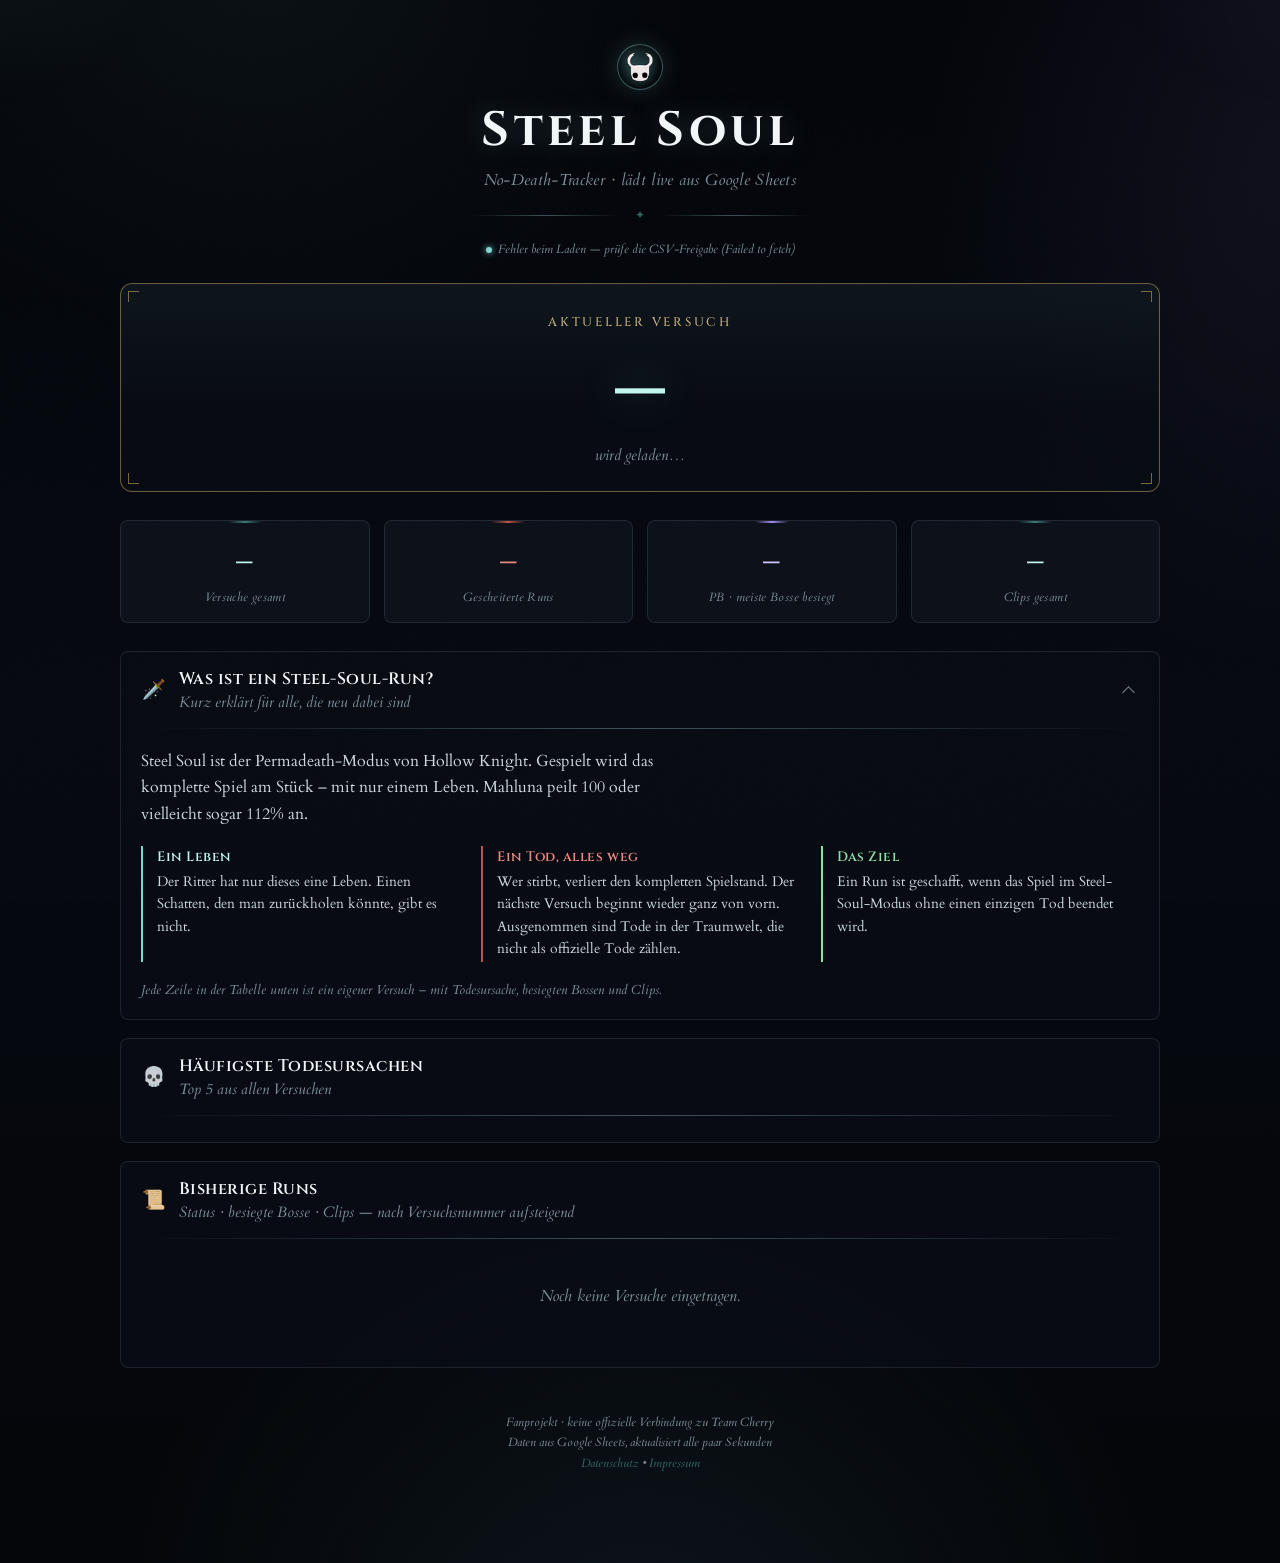
==== commit 4347139c: "Add files via upload" ====
--- a/index.html
+++ b/index.html
@@ -34,10 +34,11 @@
     <div class="ss-stat clickable" id="stat-clips-box" onclick="document.getElementById('clips-modal').style.display='flex'"><div class="num" id="stat-clips">–</div><div class="lbl">Clips gesamt</div></div>
   </div>
 
-  <div class="section">
-    <div class="section-head"><span class="icon">🗡️</span>
+  <details class="section explainer" open>
+    <summary class="section-head explainer-toggle"><span class="icon">🗡️</span>
       <div class="titles"><h2>Was ist ein Steel-Soul-Run?</h2><div class="sub">Kurz erklärt für alle, die neu dabei sind</div></div>
-    </div>
+      <span class="chev" aria-hidden="true"></span>
+    </summary>
     <div class="section-divider"></div>
     <div class="section-body">
       <p class="explainer-lead">Steel Soul ist der Permadeath-Modus von Hollow Knight. Gespielt wird das komplette Spiel am Stück – mit nur einem Leben. Mahluna peilt 100 oder vielleicht sogar 112% an.</p>
@@ -48,7 +49,7 @@
         </div>
         <div class="explainer-rule rule-death">
           <h3>Ein Tod, alles weg</h3>
-          <p>Wer stirbt, verliert den kompletten Spielstand. Der nächste Versuch beginnt wieder ganz von vorn. Ausgenommen sind Tode in der Traumwelt, die nicht als offozielle Tode zählen.</p>
+          <p>Wer stirbt, verliert den kompletten Spielstand. Der nächste Versuch beginnt wieder ganz von vorn. Ausgenommen sind Tode in der Traumwelt, die nicht als offizielle Tode zählen.</p>
         </div>
         <div class="explainer-rule rule-goal">
           <h3>Das Ziel</h3>
@@ -57,7 +58,7 @@
       </div>
       <p class="explainer-note">Jede Zeile in der Tabelle unten ist ein eigener Versuch – mit Todesursache, besiegten Bossen und Clips.</p>
     </div>
-  </div>
+  </details>
 
   <div class="section">
     <div class="section-head"><span class="icon">💀</span>
--- a/style.css
+++ b/style.css
@@ -189,7 +189,7 @@
 .section-head .icon{font-size:19px; width:26px; text-align:center; opacity:0.9;}
 .section-head .titles{flex:1;}
 .section-head h2{font-family:'Cinzel',serif; font-size:16.5px; color:var(--ink-bright); font-weight:600; letter-spacing:0.03em;}
-.section-head .sub{font-size:12px; color:var(--ink-dim); font-style:italic; margin-top:2px;}
+.section-head .sub{font-size:15px; color:var(--ink-dim); font-style:italic; margin-top:2px;}
 .section-divider{height:1px; background:linear-gradient(90deg,transparent,var(--border-bright),transparent); margin:0 20px;}
 .section-body{padding:6px 20px 20px;}
 
@@ -208,6 +208,20 @@
 .explainer-rule.rule-goal{border-left-color:var(--green-bright);}
 .explainer-rule.rule-goal h3{color:var(--green-bright);}
 .explainer-note{margin-top:20px; font-size:12.5px; font-style:italic; color:var(--ink-dim);}
+
+/* einklappbar (details/summary) – Pfeil zeigt nach unten = zu, nach oben = offen */
+.explainer-toggle{cursor:pointer; list-style:none; user-select:none;}
+.explainer-toggle::-webkit-details-marker{display:none;}
+.explainer-toggle:focus-visible{outline:2px solid var(--accent); outline-offset:-4px; border-radius:var(--radius);}
+.explainer-toggle .chev{
+  flex-shrink:0; width:9px; height:9px; margin-right:6px; position:relative; top:-2px;
+  border-right:1.5px solid var(--ink-dim); border-bottom:1.5px solid var(--ink-dim);
+  transform:rotate(45deg); transition:transform .2s, border-color .15s;
+}
+.explainer[open] .explainer-toggle .chev{transform:rotate(-135deg); top:2px;}
+.explainer-toggle:hover .chev{border-color:var(--accent-bright);}
+.explainer-toggle:hover h2{color:var(--accent-bright);}
+@media (prefers-reduced-motion:reduce){.explainer-toggle .chev{transition:none;}}
 
 /* ── Death-cause bars ── */
 .ss-causes{display:flex; flex-direction:column; gap:8px;}
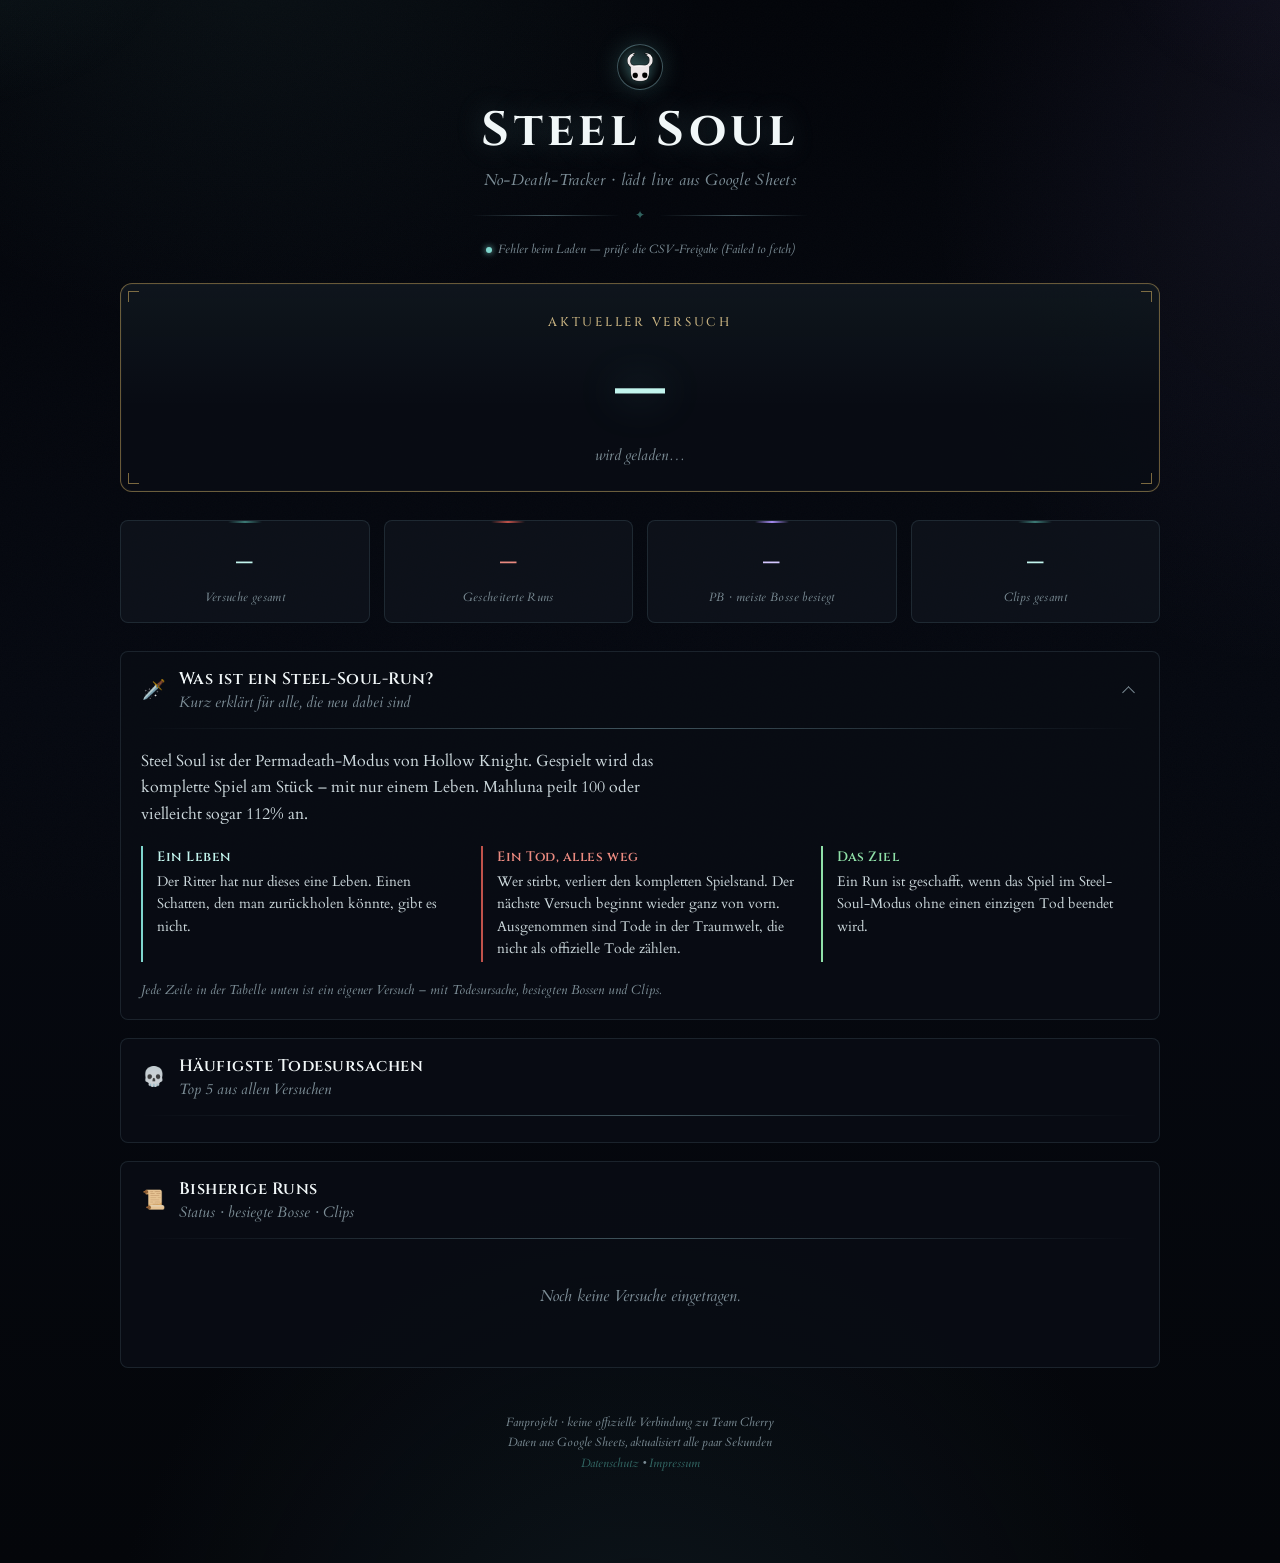
==== commit 6aa13610: "Update index.html" ====
--- a/index.html
+++ b/index.html
@@ -72,7 +72,7 @@
 
   <div class="section" style="margin-top:16px;">
     <div class="section-head"><span class="icon">📜</span>
-      <div class="titles"><h2>Bisherige Runs</h2><div class="sub">Status &middot; besiegte Bosse &middot; Clips — nach Versuchsnummer aufsteigend</div></div>
+      <div class="titles"><h2>Bisherige Runs</h2><div class="sub">Status &middot; besiegte Bosse &middot; Clips</div></div>
     </div>
     <div class="section-divider"></div>
     <div class="section-body">
